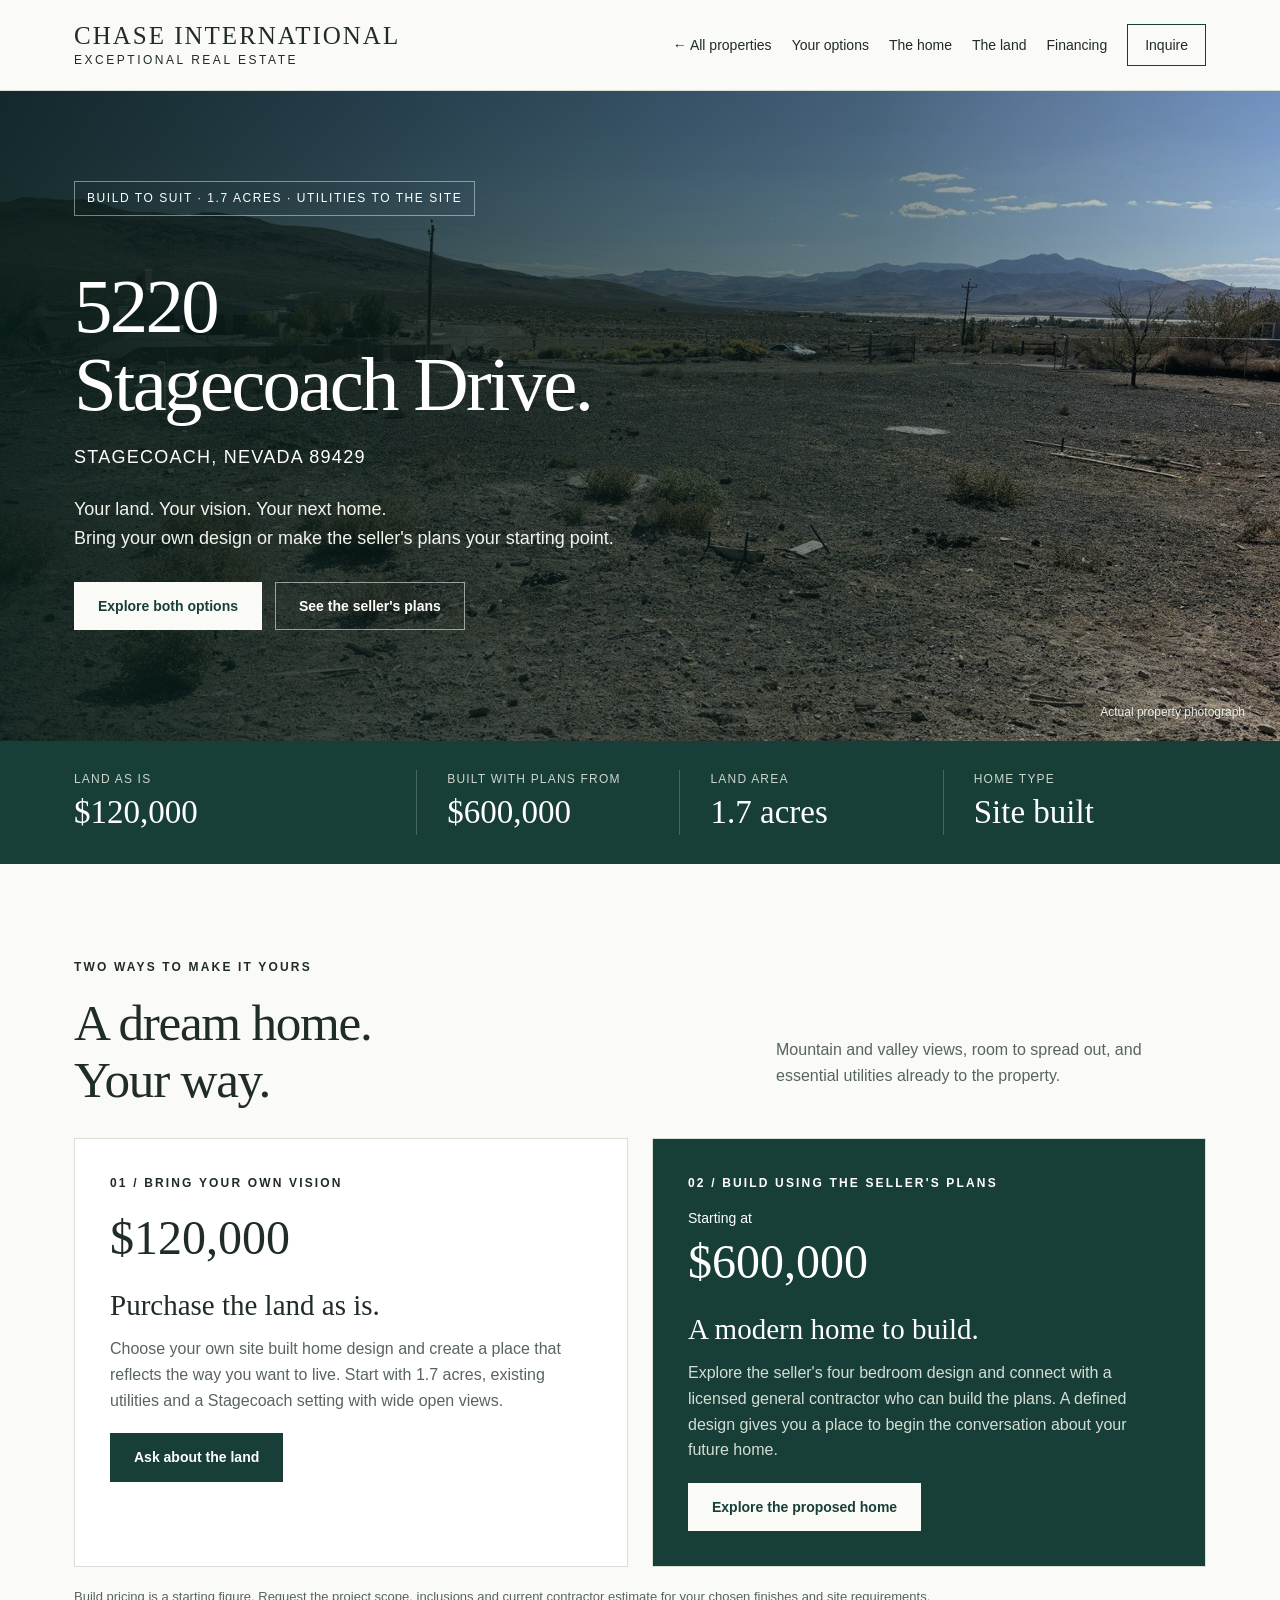
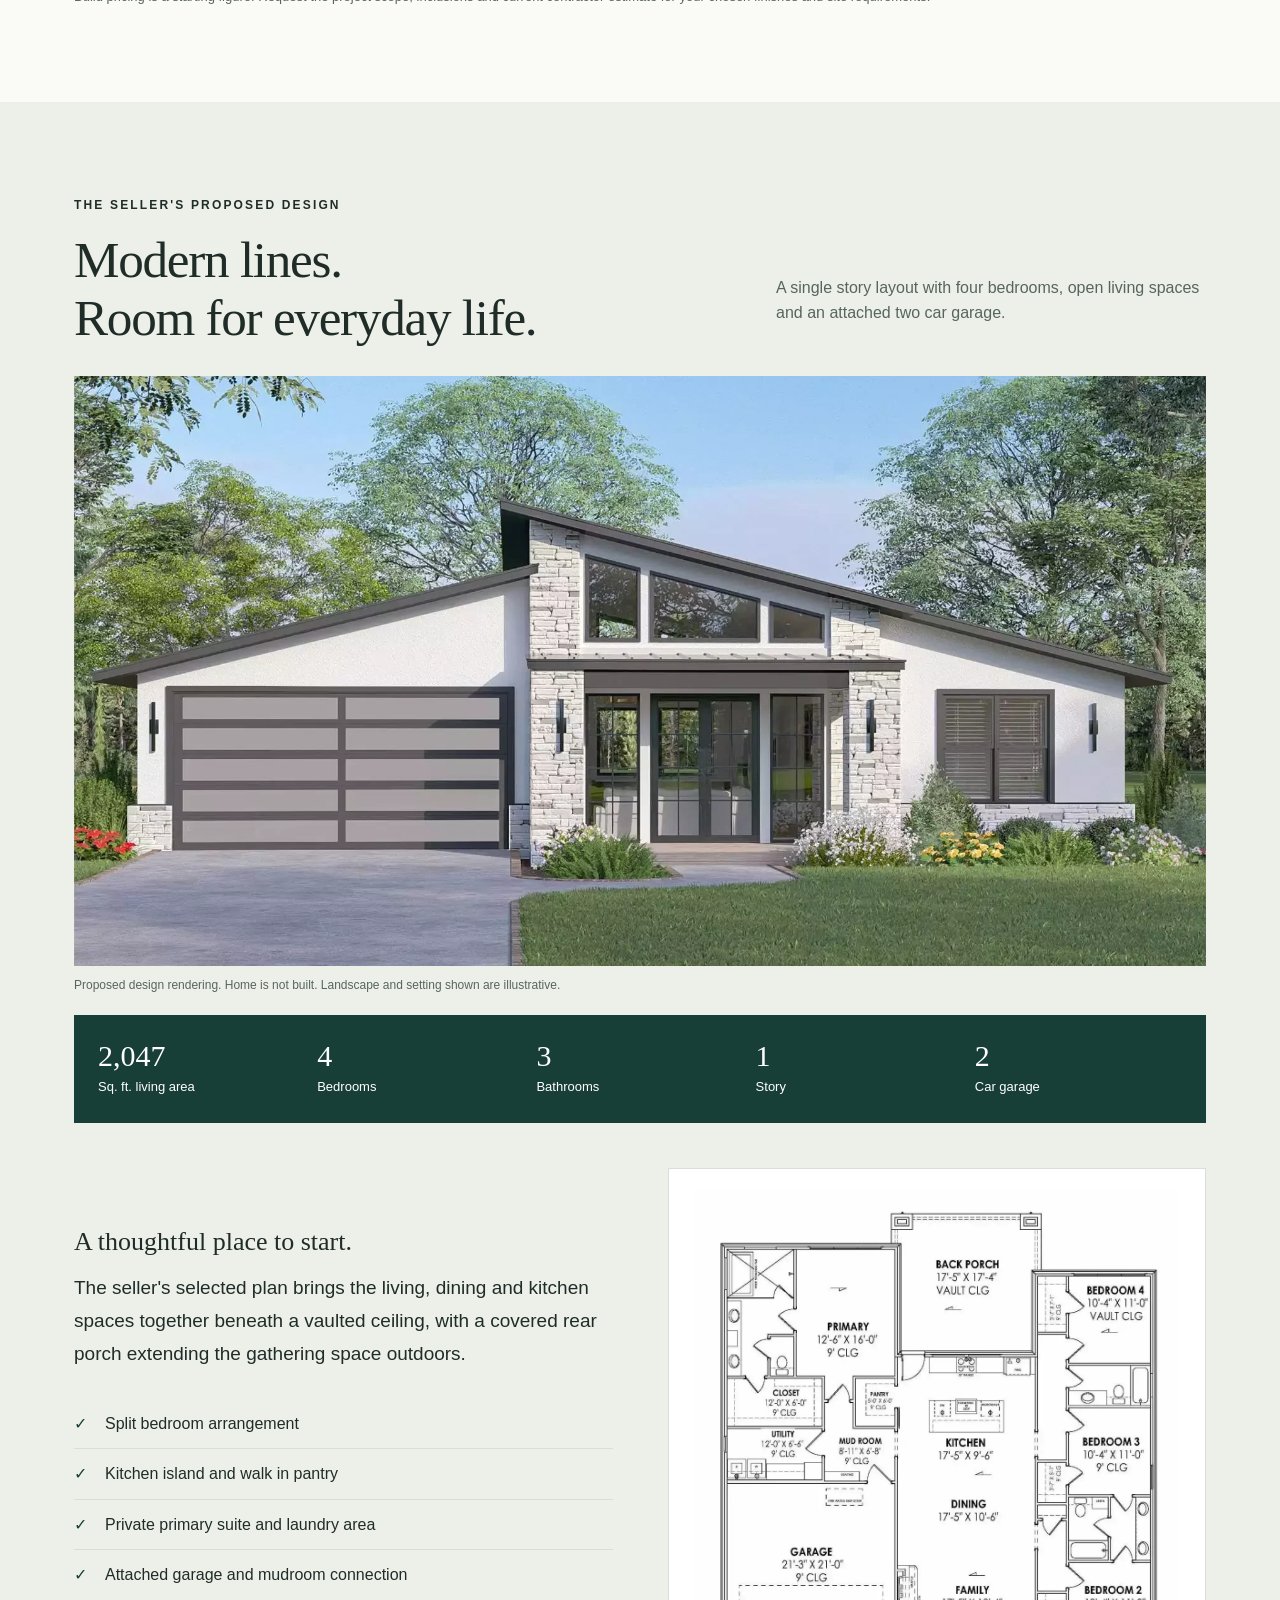
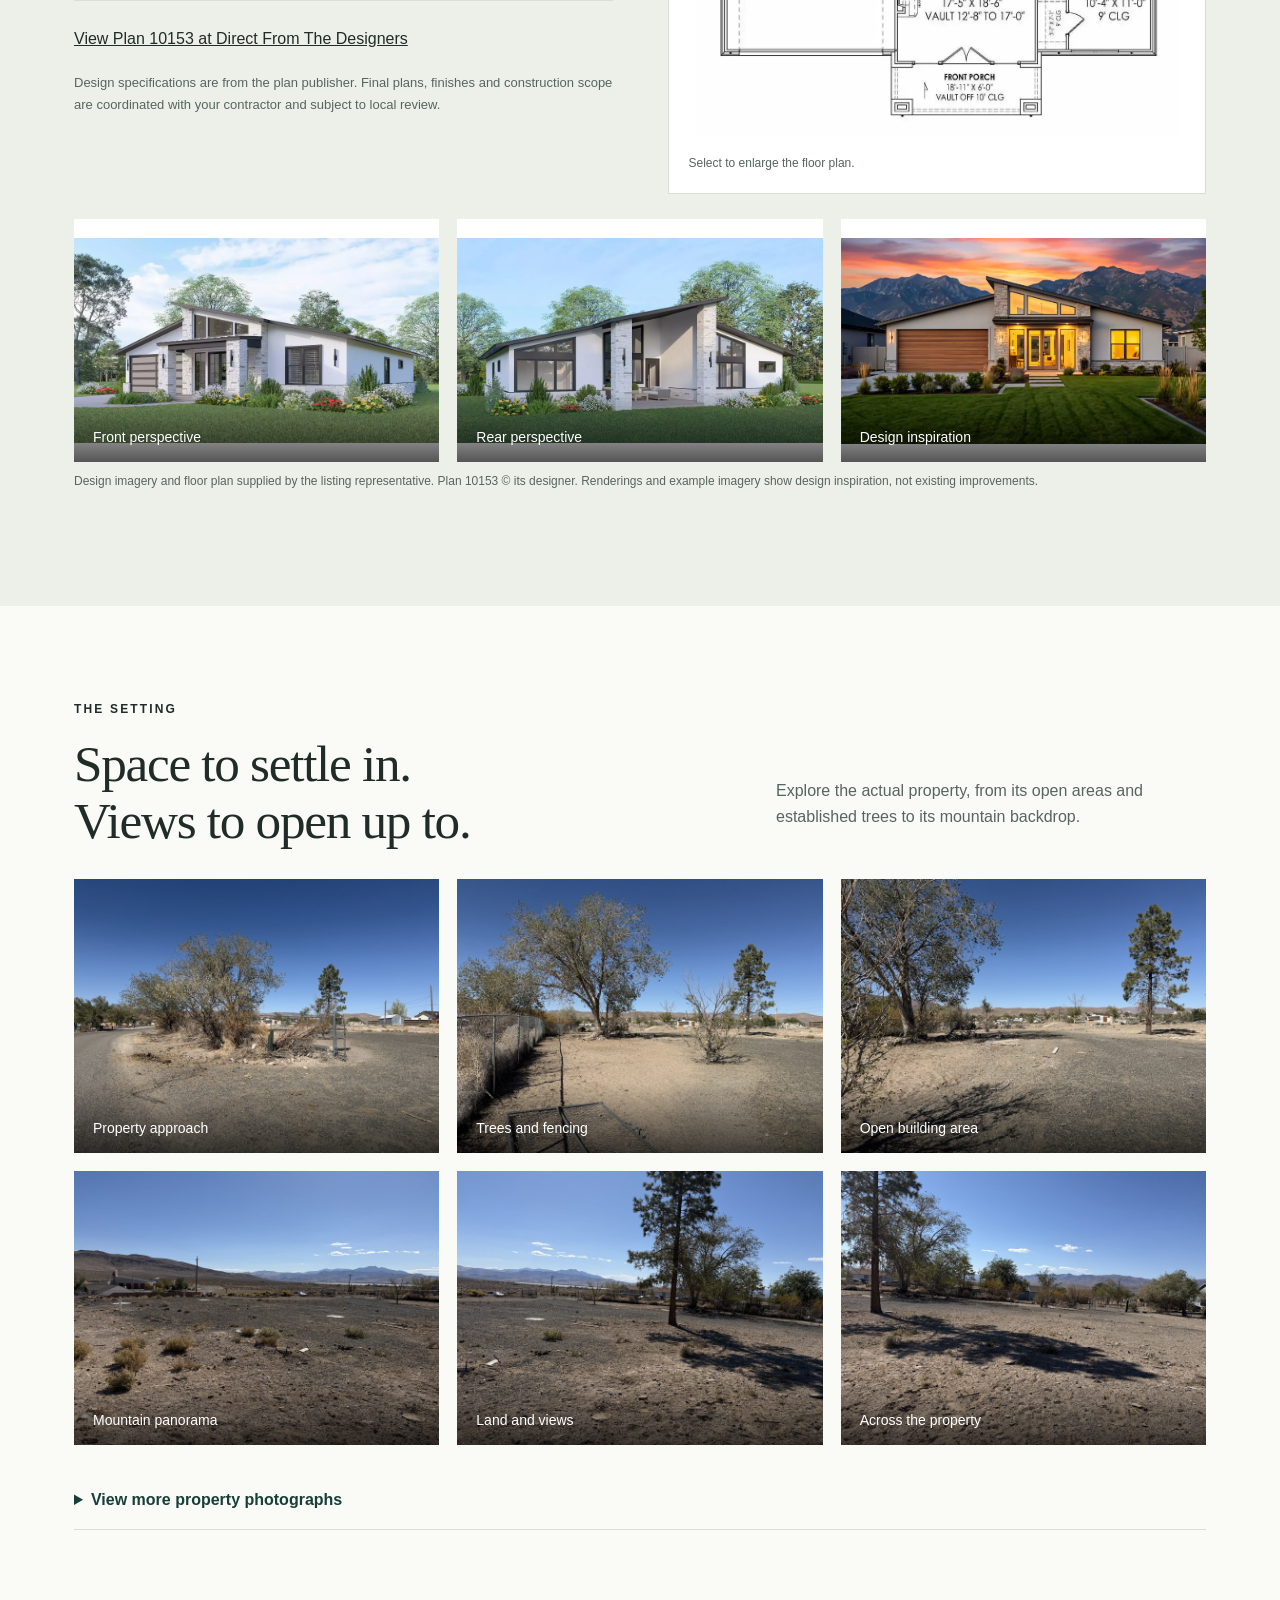
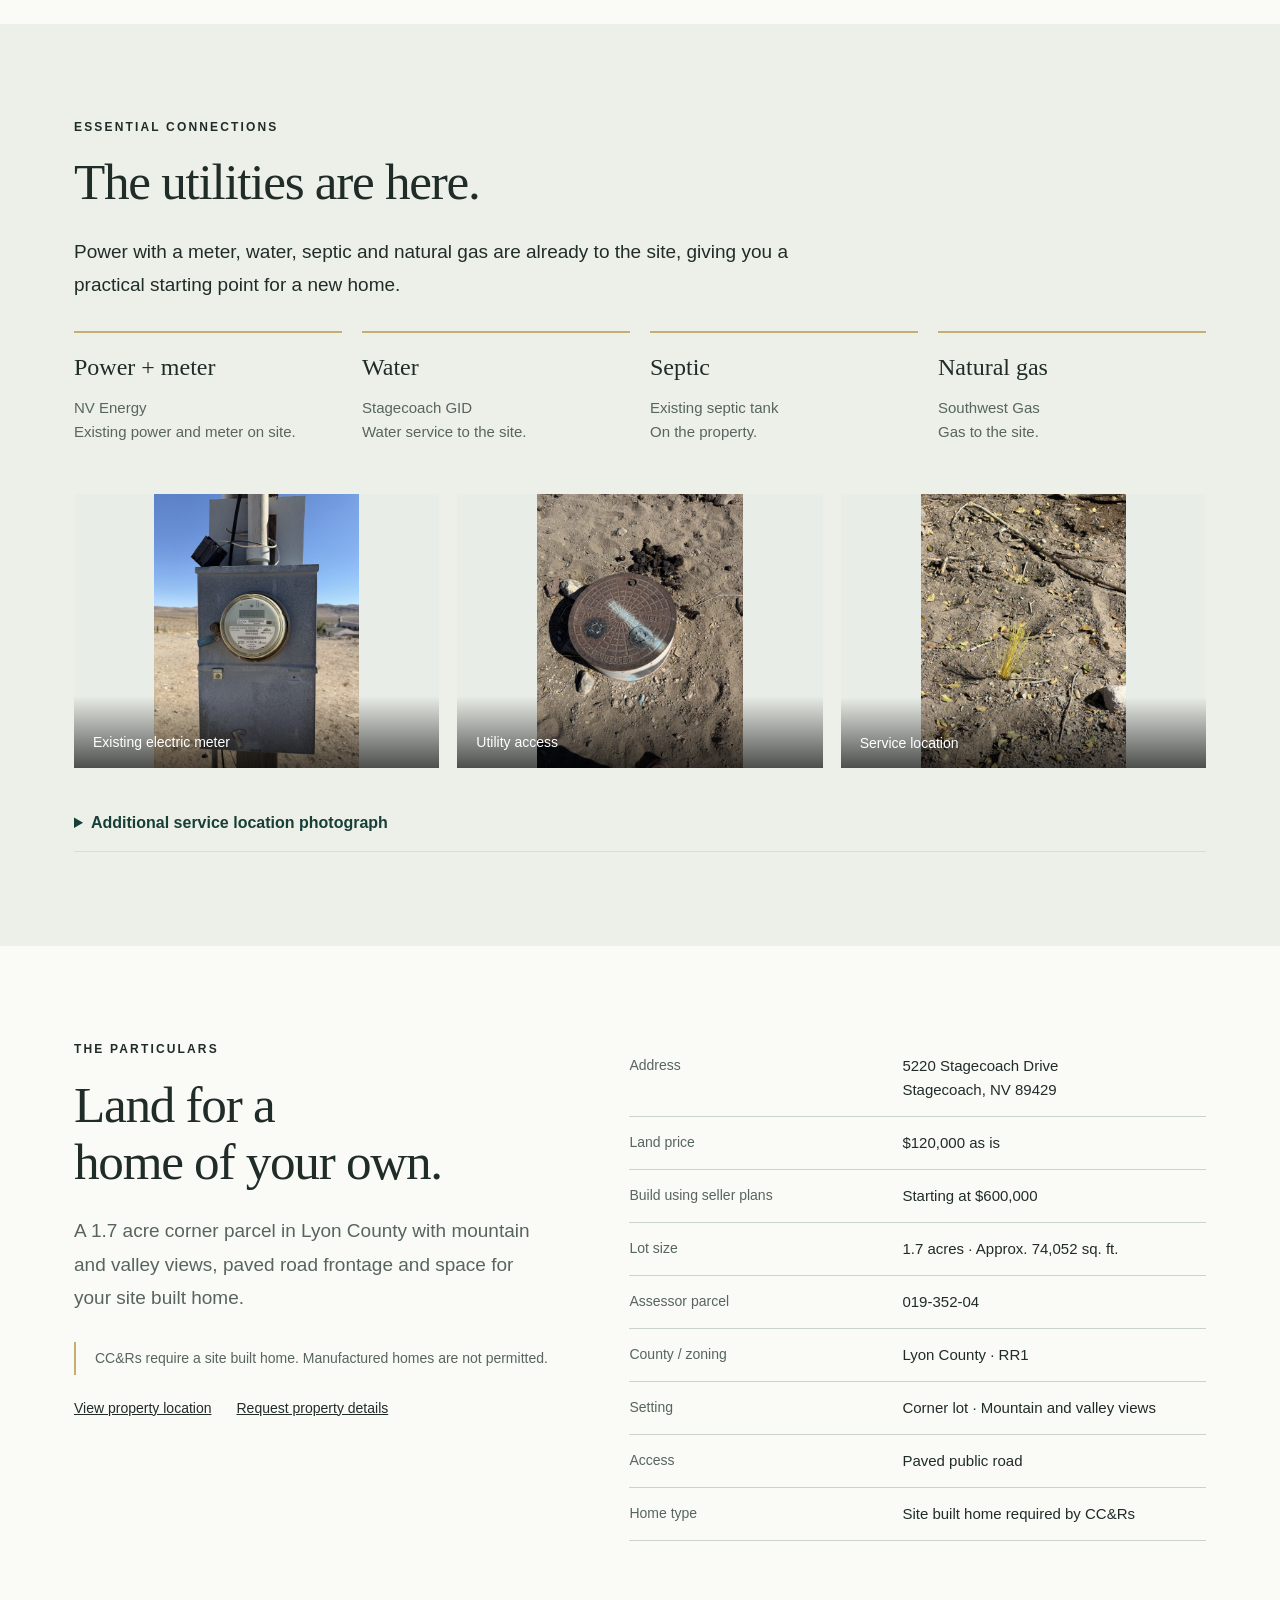
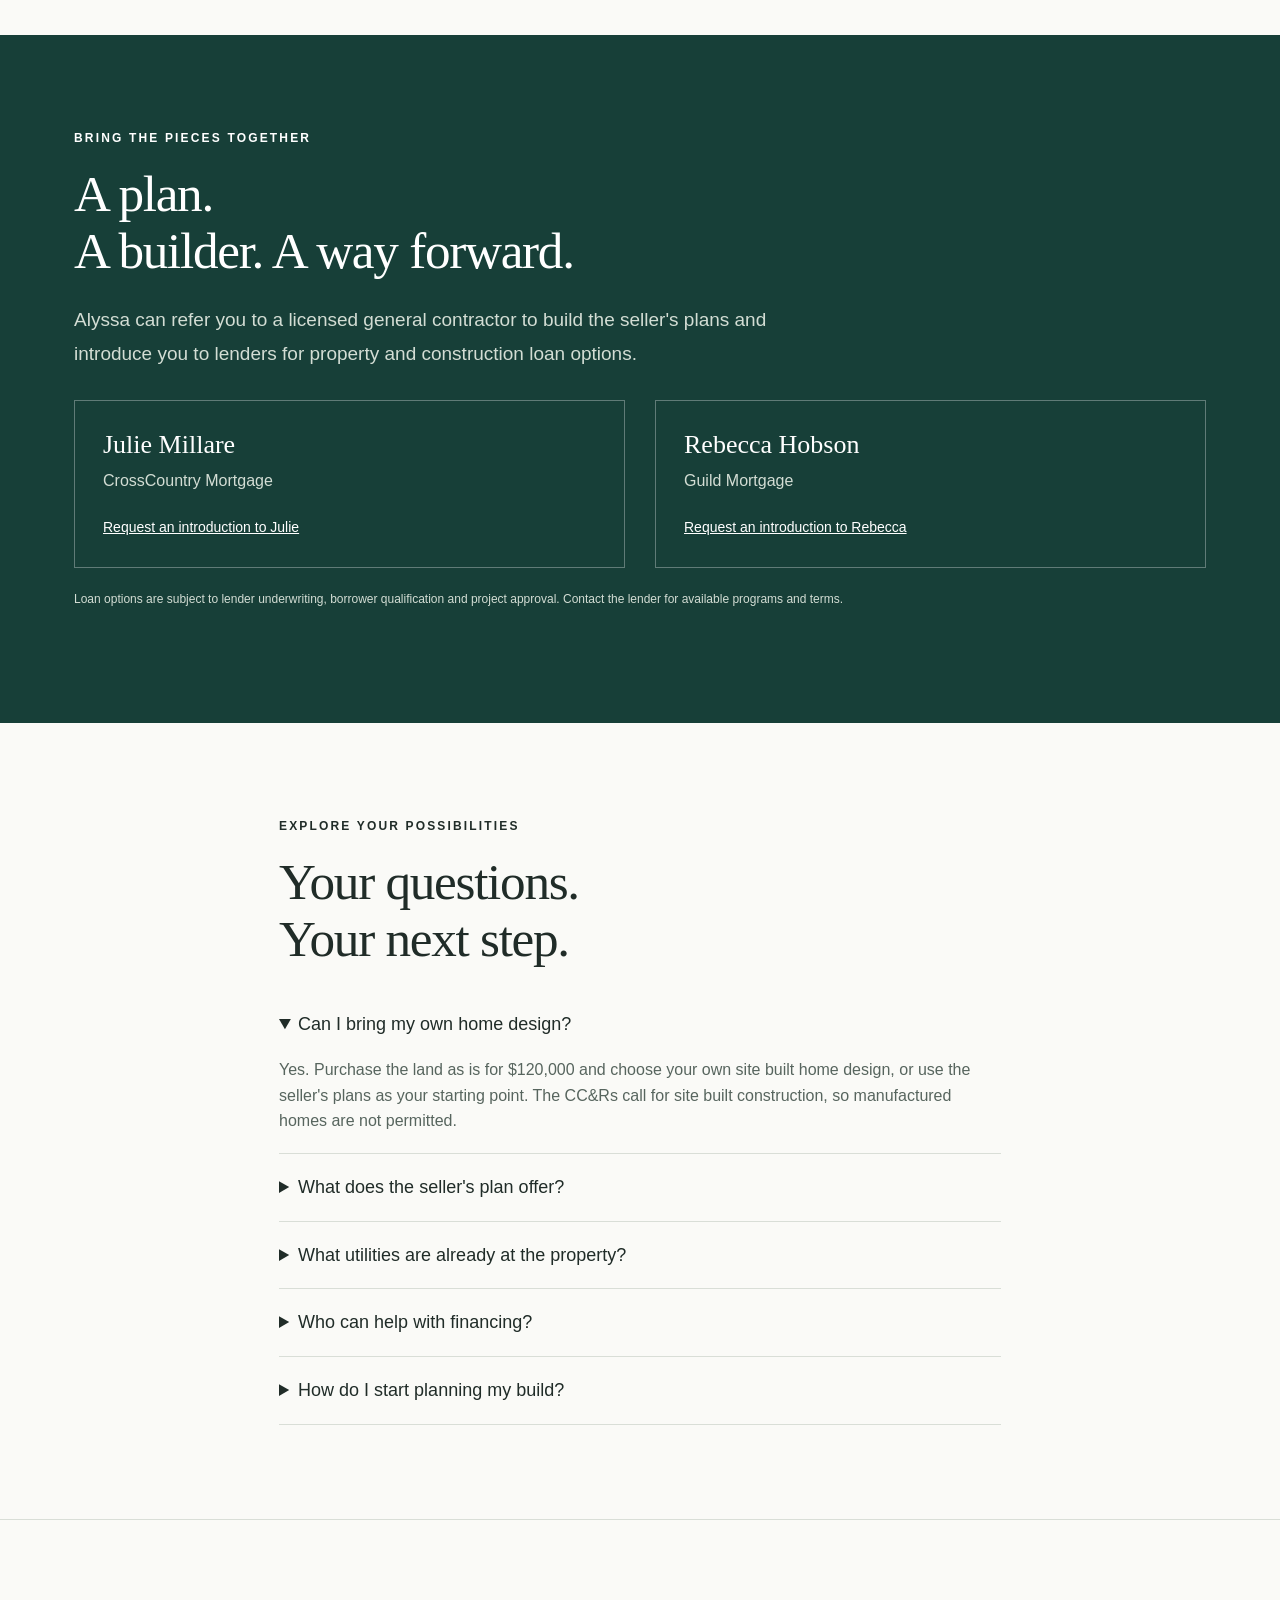
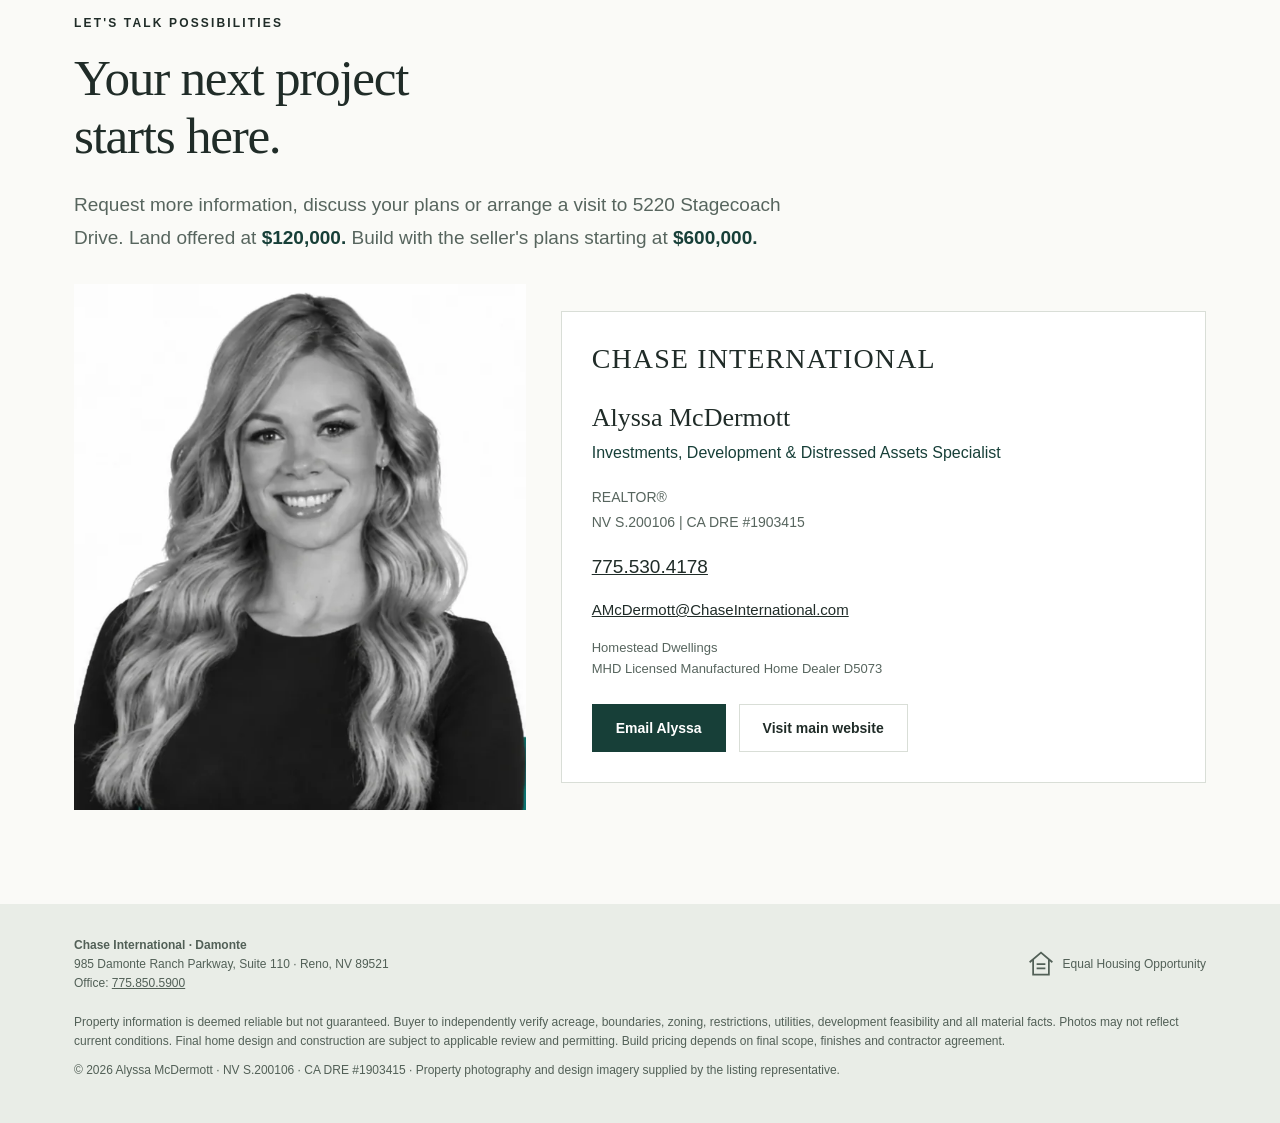
==== 5220-stagecoach.html @ 228cca57 "Add files via upload adding 5220 stagecoach" ====
<!doctype html>
<html lang="en">
<head>
<meta charset="utf-8"><meta name="viewport" content="width=device-width,initial-scale=1">
<title>5220 Stagecoach Drive | Build to Suit | Land $120,000</title>
<meta name="description" content="Build your dream home on 1.7 acres at 5220 Stagecoach Drive, Nevada. Land offered at $120,000 as is. Build using seller plans starting at $600,000. Utilities to the site.">
<meta name="theme-color" content="#173f38">
<link rel="icon" type="image/svg+xml" href="data:image/svg+xml,%3Csvg xmlns='http://www.w3.org/2000/svg' viewBox='0 0 64 64'%3E%3Crect width='64' height='64' rx='12' fill='%23173f38'/%3E%3Ctext x='32' y='43' text-anchor='middle' font-family='Georgia' font-size='36' fill='white'%3ES%3C/text%3E%3C/svg%3E">
<style>
:root{--green:#173f38;--ink:#202c28;--muted:#57655e;--paper:#fafaf7;--line:#d9ded7;--gold:#c9ad70}*{box-sizing:border-box}html{scroll-behavior:smooth;scroll-padding-top:95px}body{margin:0;background:var(--paper);color:var(--ink);font-family:Arial,Helvetica,sans-serif;font-size:16px;line-height:1.6}a{color:inherit}button{font:inherit;cursor:pointer}a,button{-webkit-tap-highlight-color:transparent}a:focus-visible,button:focus-visible,summary:focus-visible{outline:3px solid #ad7c25;outline-offset:5px}.skip{position:fixed;left:20px;top:-100px;z-index:20;background:white;padding:14px}.skip:focus{top:10px}.wrap{max-width:1260px;margin:auto;padding:0 64px}.top{position:sticky;top:0;z-index:5;background:rgba(250,250,247,.97);border-bottom:1px solid var(--line)}.nav{display:flex;align-items:center;justify-content:space-between;min-height:90px;gap:20px}.brand{text-decoration:none;line-height:1.1}.brand strong{font:25px Georgia,serif;letter-spacing:.08em;display:block}.brand span{font-size:12px;letter-spacing:.21em;text-transform:uppercase}.navlinks{display:flex;align-items:center;gap:28px;font-size:14px}.navlinks a{text-decoration:none}.navlinks a:hover{text-decoration:underline}.navlinks .navcontact{border:1px solid var(--green);padding:9px 17px}.eyebrow{font-size:12px;letter-spacing:.18em;text-transform:uppercase;font-weight:700}.hero{position:relative;background:var(--green);color:white;overflow:hidden}.hero-photo{position:absolute;inset:0;width:100%;height:100%;object-fit:cover;object-position:50% 57%}.hero:after{content:"";position:absolute;inset:0;background:linear-gradient(90deg,rgba(9,29,26,.86),rgba(9,29,26,.43) 62%,rgba(9,29,26,.12))}.hero-content{position:relative;z-index:1;padding-top:90px;padding-bottom:86px;min-height:620px}.hero .eyebrow{color:#e6ddc6}.hero h1{font:clamp(3.3rem,6.2vw,6rem)/1.01 Georgia,serif;letter-spacing:-.035em;margin:27px 0 20px;max-width:800px}.hero h1 span{display:block}.hero .location{font-size:18px;letter-spacing:.07em}.hero .intro{font-size:18px;max-width:410px;margin:23px 0 29px;color:#f1f4ec}.actions{display:flex;gap:13px;flex-wrap:wrap}.btn{display:inline-flex;justify-content:center;align-items:center;min-height:48px;text-decoration:none;padding:12px 23px;border:1px solid transparent;font-size:14px;font-weight:600;transition:background .15s}.btn.light{background:var(--paper);color:var(--green)}.btn.light:hover{background:#e1e8db}.btn.outline{border-color:#ffffff8a;color:white;background:transparent}.btn.outline:hover{background:#ffffff15}.btn.green{color:white;background:var(--green)}.btn.green:hover{background:#25574d}.photo-note{position:absolute;right:35px;bottom:19px;font-size:12px;color:#e8ece5;z-index:1}.facts{background:var(--green);color:white}.factgrid{display:grid;grid-template-columns:1.3fr 1fr 1fr 1fr;padding-top:29px;padding-bottom:29px}.fact{padding:0 30px;border-left:1px solid #ffffff35}.fact:first-child{padding-left:0;border:0}.fact small{font-size:12px;letter-spacing:.1em;text-transform:uppercase;color:#cbd5cd;display:block}.fact strong{font:33px/1.4 Georgia,serif}.section{padding-top:94px;padding-bottom:94px}h2{font:clamp(2.3rem,4vw,3.4rem)/1.12 Georgia,serif;letter-spacing:-.025em;margin:16px 0 24px}h3{font:26px/1.2 Georgia,serif;margin:0 0 14px}p{margin:0 0 20px}.split{display:grid;grid-template-columns:1fr 1fr;gap:80px}.lede{font-size:19px;line-height:1.75}.muted{color:var(--muted)}.checks{padding:0;margin:28px 0 0;list-style:none}.checks li{padding:12px 0;border-bottom:1px solid var(--line);display:flex;gap:18px}.checks li:before{content:'✓';color:var(--green)}.sideimage{width:100%;aspect-ratio:4/4.3;object-fit:cover;display:block}.caption{font-size:12px;color:var(--muted);margin-top:10px}.gallerysection{border-top:1px solid var(--line)}.sectionhead{display:flex;justify-content:space-between;gap:30px;align-items:end;margin-bottom:30px}.sectionhead h2{margin-bottom:0}.gallery{display:grid;grid-template-columns:1.6fr 1fr;gap:18px}.shot{padding:0;border:0;background:var(--green);position:relative;display:block;width:100%;overflow:hidden;text-align:left}.shot img{width:100%;height:100%;object-fit:cover;display:block;transition:transform .35s}.shot:hover img{transform:scale(1.025)}.gallery .shot:first-child{grid-row:span 2;min-height:420px}.gallery .shot:not(:first-child){height:201px}.shot span{position:absolute;bottom:0;left:0;right:0;padding:35px 19px 14px;color:white;background:linear-gradient(transparent,#000a);font-size:14px}.gallery .map img{object-fit:contain;background:#edf0e9}.parcel{background:#edf0e9}.parcelgrid{display:grid;grid-template-columns:1fr 1.2fr;gap:75px}.detail{display:grid;grid-template-columns:1fr 1.2fr;padding:14px 0;border-bottom:1px solid #cbd4c9;gap:20px}.detail dt{color:var(--muted);font-size:14px}.detail dd{margin:0;font-size:15px}.detail dd strong{font-weight:600}.note{border-left:2px solid var(--gold);padding:4px 0 4px 19px;font-size:14px;line-height:1.75;color:var(--muted);margin-top:28px}.parcel-links{display:flex;gap:25px;flex-wrap:wrap;margin-top:22px;font-size:14px}.regional{background:var(--green);color:white}.regional .muted{color:#d3ddd4}.region-top{max-width:660px}.stats{display:grid;grid-template-columns:repeat(3,1fr);gap:35px;margin:42px 0}.stat{border-top:1px solid #ffffff50;padding-top:20px}.stat b{display:block;font:clamp(2.5rem,4vw,3.9rem)/1.2 Georgia,serif;margin-bottom:8px}.stat span{display:block;font-size:15px}.stat small{font-size:12px;color:#d3ddd4}.regionlinks{font-size:12px;color:#d3ddd4}.places{display:grid;grid-template-columns:1fr 1fr;gap:40px;margin-top:45px;padding-top:35px;border-top:1px solid #ffffff40}.places h3{font-size:24px}.places p{font-size:15px;color:#d3ddd4}.places a{font-size:14px}.faq{max-width:850px}.faq details{border-bottom:1px solid var(--line);padding:19px 0}.faq summary{cursor:pointer;font-size:18px;font-weight:500;padding-right:12px}.faq details p{color:var(--muted);padding:18px 25px 0 0;margin:0}.contact{border-top:1px solid var(--line)}.contactgrid{display:grid;grid-template-columns:1.15fr 1fr;gap:65px;align-items:center}.contactcard{padding:37px;border:1px solid var(--line);background:white}.broker{font:30px/1.2 Georgia,serif;letter-spacing:.04em;margin-bottom:26px}.contactcard h3{font-size:26px;margin-bottom:7px}.license{font-size:14px;color:var(--muted)}.contactline{display:block;font-size:19px;margin:16px 0;overflow-wrap:anywhere}.email{font-size:15px}.contactcard .actions{margin-top:24px}.footer{padding:32px 0;background:#e9ede7;font-size:12px;color:#526057}.footer-top{display:flex;justify-content:space-between;gap:20px;margin-bottom:20px}.footer p{margin:10px 0}.equal{display:flex;align-items:center;gap:8px}.equal svg{width:28px;height:28px}.mobilebar{display:none}dialog{padding:0;border:0;background:#152b27;color:white;max-width:94vw;width:1100px;max-height:95vh}dialog::backdrop{background:#071714e8}.modalhead{display:flex;justify-content:space-between;align-items:center;gap:20px;padding:14px 20px}.modalhead button{background:transparent;border:1px solid #a4b2a8;color:white;padding:7px 16px}.modalimg{display:block;width:100%;max-height:72vh;object-fit:contain}.modalcaption{padding:16px 20px;font-size:14px;margin:0}@media(min-width:1600px){.hero-content{min-height:700px;padding-top:115px}}@media(max-width:900px){.wrap{padding-left:30px;padding-right:30px}.navlinks{gap:18px}.split,.parcelgrid,.contactgrid{gap:35px}.section{padding-top:65px;padding-bottom:65px}.fact{padding:0 20px}.fact strong{font-size:27px}.hero-content{min-height:600px}.gallery .shot:first-child{min-height:370px}.gallery .shot:not(:first-child){height:176px}.contactcard{padding:26px}}@media(max-width:650px){.wrap{padding-left:23px;padding-right:23px}.nav{min-height:76px}.brand strong{font-size:17px;letter-spacing:.04em}.brand span{font-size:10px}.navlinks a:not(.navcontact){display:none}.navlinks .navcontact{font-size:12px;padding:8px 12px}.hero-content{min-height:575px;padding-top:60px;padding-bottom:65px}.hero h1{font-size:3.8rem}.hero .location{font-size:14px}.hero .intro{font-size:17px}.hero:after{background:linear-gradient(90deg,#091d1add,#091d1a55)}.photo-note{right:23px;font-size:11px}.factgrid{grid-template-columns:1fr 1fr;row-gap:23px}.fact:nth-child(3){padding-left:0;border-left:0}.fact strong{font-size:30px}.fact small{font-size:11px}.split,.parcelgrid,.contactgrid{grid-template-columns:1fr;gap:32px}.sideimage{aspect-ratio:4/3}.section{padding-top:54px;padding-bottom:54px}.sectionhead{align-items:start;flex-direction:column;gap:15px}.gallery{grid-template-columns:1fr 1fr;gap:10px}.gallery .shot:first-child{grid-row:auto;grid-column:span 2;min-height:270px}.gallery .shot:not(:first-child){height:160px}.shot span{font-size:12px;padding:25px 10px 9px}.stats{grid-template-columns:1fr;gap:26px}.stat b{font-size:3rem}.places{grid-template-columns:1fr;gap:24px}.footer{padding-bottom:95px}.footer-top{flex-direction:column}.mobilebar{display:flex;position:fixed;bottom:0;left:0;right:0;z-index:4;background:var(--paper);padding:12px 20px;border-top:1px solid var(--line);justify-content:space-between;align-items:center;gap:15px}.mobilebar strong{font:25px Georgia,serif}.mobilebar .btn{min-height:42px;padding:8px 20px}.contactline{font-size:18px}.email{font-size:14px}.detail{grid-template-columns:.85fr 1.15fr;gap:15px}.lede{font-size:18px}}@media(prefers-reduced-motion:reduce){html{scroll-behavior:auto}*{transition:none!important}}@media print{.top,.mobilebar,.actions,dialog{display:none}.hero-content{min-height:300px;padding:30px}.section{padding-top:30px;padding-bottom:30px}.hero,.regional,.facts{print-color-adjust:exact}.wrap{padding-left:25px;padding-right:25px}a{text-decoration:none}}

.utility-section{border-top:1px solid var(--line)}.utility-intro{max-width:650px}.utility-grid{display:grid;grid-template-columns:repeat(4,minmax(0,1fr));gap:18px;margin-top:32px}.utility-grid figure{margin:0}.utility-grid .shot{aspect-ratio:3/4;background:#e9ede7}.utility-grid .shot img{object-fit:cover;image-orientation:from-image}.utility-grid figcaption{padding-top:13px;font-size:14px;color:var(--muted);line-height:1.5}.utility-grid figcaption strong{display:block;color:var(--ink);font-weight:600;margin-bottom:4px}.agent-profile{display:grid;grid-template-columns:minmax(190px,.7fr) minmax(0,1fr);gap:35px;align-items:center;margin-top:30px}.agent-portrait{width:100%;aspect-ratio:640/744;object-fit:cover;object-position:left center;display:block;background:white}.agent-specialty{font-size:16px;color:var(--green);margin-bottom:20px}.agent-profile .contactcard{padding:30px}.agent-profile .broker{font-size:28px}.agent-profile .license{line-height:1.8}.agent-profile .dealer{font-size:13px;margin:15px 0 0;color:var(--muted)}.contact-intro{max-width:740px}.signature-brand{display:block;width:min(100%,310px);aspect-ratio:720/365;object-fit:cover;object-position:100% 32%;margin-bottom:20px}
@media(max-width:900px){.utility-grid{grid-template-columns:repeat(2,minmax(0,1fr))}.agent-profile{gap:24px}.agent-profile .contactcard{padding:23px}}@media(max-width:650px){.utility-grid{gap:20px 12px}.utility-grid figcaption{font-size:13px}.agent-profile{grid-template-columns:1fr;gap:0}.agent-portrait{max-width:340px;margin:auto}.agent-profile .contactcard{border-top:0}.agent-profile .broker{font-size:27px}}

.hero-photo{object-position:center 55%}.hero-content{min-height:650px}.hero h1{font-size:clamp(3.1rem,6vw,5.7rem)}.hero .intro{max-width:550px}.pricechoices{display:grid;grid-template-columns:1fr 1fr;gap:24px}.pricecard{border:1px solid var(--line);padding:35px;background:white}.pricecard.featured{background:var(--green);color:white}.pricecard .price{font:48px/1.15 Georgia,serif;margin:17px 0 22px}.pricecard.featured .muted{color:#d3ddd4}.pricecard h3{font-size:29px}.pricecard .eyebrow{font-size:12px}.pricing-note{font-size:13px;color:var(--muted);margin:20px 0 0}.plan-section{background:#edf0e9}.planhero{width:100%;max-height:590px;object-fit:cover;display:block}.planfacts{display:grid;grid-template-columns:repeat(5,1fr);gap:12px;background:var(--green);color:white;padding:24px}.planfacts b{font:30px Georgia,serif;display:block}.planfacts span{font-size:13px}.plan-layout{display:grid;grid-template-columns:1fr 1fr;gap:55px;align-items:center;margin-top:45px}.floorplan{background:white;border:1px solid var(--line);padding:20px}.floorplan img{width:100%;max-height:620px;object-fit:contain;display:block}.floorplan button{border:0;background:transparent;width:100%}.plan-views,.land-grid{display:grid;grid-template-columns:repeat(3,minmax(0,1fr));gap:18px;margin-top:25px}.plan-views .shot{aspect-ratio:3/2}.land-grid .shot{aspect-ratio:4/3}.plan-views img{object-fit:contain;background:white}.gallery-more{margin-top:26px}.gallery-more summary{cursor:pointer;font-weight:600;color:var(--green);padding:16px 0;border-bottom:1px solid var(--line)}.infrastructure{display:grid;grid-template-columns:repeat(4,minmax(0,1fr));gap:20px;margin:30px 0}.infra{border-top:2px solid var(--gold);padding-top:20px}.infra h3{font-size:24px}.infra p{font-size:15px;color:var(--muted)}.utility-photos{display:grid;grid-template-columns:repeat(3,minmax(0,1fr));gap:18px}.utility-photos .shot{aspect-ratio:4/3}.utility-photos img{object-fit:contain;background:#e9ede7}.lenders{display:grid;grid-template-columns:1fr 1fr;gap:30px;margin-top:30px}.lender{border:1px solid #ffffff50;padding:28px}.lender h3{margin-bottom:8px}.lender p{color:#d3ddd4}.lender a{font-size:14px}.navlinks{gap:20px}.disclosure{font-size:13px;color:var(--muted);line-height:1.7}.sectionhead .muted{max-width:430px}.hero-label{font-size:12px;letter-spacing:.13em;text-transform:uppercase;border:1px solid #ffffff70;padding:7px 12px;display:inline-block;margin-bottom:25px}.mobilebar strong{font-size:22px}.hero:after{background:linear-gradient(90deg,#091d1ae6,#091d1a80 68%,#091d1a22)}
@media(max-width:850px){.navlinks{gap:12px;font-size:13px}.infrastructure{grid-template-columns:1fr 1fr}.plan-layout{gap:30px}.pricecard{padding:25px}.pricecard .price{font-size:39px}.planfacts{gap:10px;padding:20px}.planfacts b{font-size:26px}}@media(max-width:650px){.hero-content{min-height:620px}.hero h1{font-size:3.55rem}.pricechoices,.plan-layout,.lenders{grid-template-columns:1fr}.planfacts{grid-template-columns:repeat(3,1fr);row-gap:20px}.plan-views,.land-grid{grid-template-columns:1fr 1fr;gap:12px}.plan-views .shot:last-child{grid-column:span 2}.utility-photos{gap:10px;grid-template-columns:1fr 1fr}.utility-photos .shot:first-child{grid-column:span 2}.pricecard .price{font-size:44px}.planhero{min-height:220px}.infrastructure{gap:20px}.infra h3{font-size:22px}.hero-label{font-size:11px}.navlinks a:not(.navcontact){display:none}}
</style>
</head>
<body><a class="skip" href="#options">Skip to property details</a><header class="top"><div class="wrap nav"><a class="brand" href="https://alyssamcdermott.chaseinternational.com/" aria-label="Chase International, Alyssa McDermott website"><strong>CHASE INTERNATIONAL</strong><span>Exceptional real estate</span></a><nav class="navlinks" aria-label="Main navigation"><a href="index.html#properties">← All properties</a><a href="#options">Your options</a><a href="#plans">The home</a><a href="#land">The land</a><a href="#financing">Financing</a><a class="navcontact" href="#contact">Inquire</a></nav></div></header><main>
<section class="hero"><img class="hero-photo" src="[data-uri]" alt="Actual Stagecoach property with open land and mountain views" fetchpriority="high"><div class="wrap hero-content"><div class="hero-label">Build to Suit · 1.7 acres · Utilities to the site</div><h1>5220<br>Stagecoach Drive.</h1><div class="location">STAGECOACH, NEVADA 89429</div><p class="intro">Your land. Your vision. Your next home.<br>Bring your own design or make the seller's plans your starting point.</p><div class="actions"><a class="btn light" href="#options">Explore both options</a><a class="btn outline" href="#plans">See the seller's plans</a></div></div><div class="photo-note">Actual property photograph</div></section>
<section class="facts" aria-label="Property at a glance"><div class="wrap factgrid"><div class="fact"><small>Land as is</small><strong>$120,000</strong></div><div class="fact"><small>Built with plans from</small><strong>$600,000</strong></div><div class="fact"><small>Land area</small><strong>1.7 acres</strong></div><div class="fact"><small>Home type</small><strong>Site built</strong></div></div></section>
<section id="options" class="section wrap"><div class="sectionhead"><div><div class="eyebrow">Two ways to make it yours</div><h2>A dream home.<br>Your way.</h2></div><p class="muted">Mountain and valley views, room to spread out, and essential utilities already to the property.</p></div><div class="pricechoices"><article class="pricecard"><div class="eyebrow">01 / Bring your own vision</div><div class="price">$120,000</div><h3>Purchase the land as is.</h3><p class="muted">Choose your own site built home design and create a place that reflects the way you want to live. Start with 1.7 acres, existing utilities and a Stagecoach setting with wide open views.</p><a class="btn green" href="#contact">Ask about the land</a></article><article class="pricecard featured"><div class="eyebrow">02 / Build using the seller's plans</div><div class="price"><small style="font:14px Arial;display:block;margin-bottom:8px">Starting at</small>$600,000</div><h3>A modern home to build.</h3><p class="muted">Explore the seller's four bedroom design and connect with a licensed general contractor who can build the plans. A defined design gives you a place to begin the conversation about your future home.</p><a class="btn light" href="#plans">Explore the proposed home</a></article></div><p class="pricing-note">Build pricing is a starting figure. Request the project scope, inclusions and current contractor estimate for your chosen finishes and site requirements.</p></section>
<section id="plans" class="plan-section"><div class="wrap section"><div class="sectionhead"><div><div class="eyebrow">The seller's proposed design</div><h2>Modern lines.<br>Room for everyday life.</h2></div><p class="muted">A single story layout with four bedrooms, open living spaces and an attached two car garage.</p></div><img class="planhero" src="[data-uri]" alt="Architectural rendering of the proposed modern home, not an existing structure on this property" loading="lazy"><p class="caption">Proposed design rendering. Home is not built. Landscape and setting shown are illustrative.</p><div class="planfacts"><div><b>2,047</b><span>Sq. ft. living area</span></div><div><b>4</b><span>Bedrooms</span></div><div><b>3</b><span>Bathrooms</span></div><div><b>1</b><span>Story</span></div><div><b>2</b><span>Car garage</span></div></div><div class="plan-layout"><div><h3>A thoughtful place to start.</h3><p class="lede">The seller's selected plan brings the living, dining and kitchen spaces together beneath a vaulted ceiling, with a covered rear porch extending the gathering space outdoors.</p><ul class="checks"><li>Split bedroom arrangement</li><li>Kitchen island and walk in pantry</li><li>Private primary suite and laundry area</li><li>Attached garage and mudroom connection</li></ul><p style="margin-top:25px"><a href="https://www.dfdhouseplans.com/plan/4-bedroom-modern-style-house-plan-10153/" target="_blank" rel="noopener">View Plan 10153 at Direct From The Designers</a></p><p class="disclosure">Design specifications are from the plan publisher. Final plans, finishes and construction scope are coordinated with your contractor and subject to local review.</p></div><figure class="floorplan" style="margin:0"><button data-photo="same" data-caption="Seller's selected floor plan, Direct From The Designers Plan 10153. Concept reference; not a construction drawing." aria-label="Enlarge floor plan"><img src="[data-uri]" alt="Floor plan for the seller's proposed four bedroom, three bathroom home" loading="lazy"></button><figcaption class="caption">Select to enlarge the floor plan.</figcaption></figure></div><div class="plan-views"><button class="shot" data-photo="same" data-caption="Proposed design inspiration supplied with the seller plans. Not a photograph of a completed home at 5220 Stagecoach Drive." aria-label="Enlarge front perspective"><img src="[data-uri]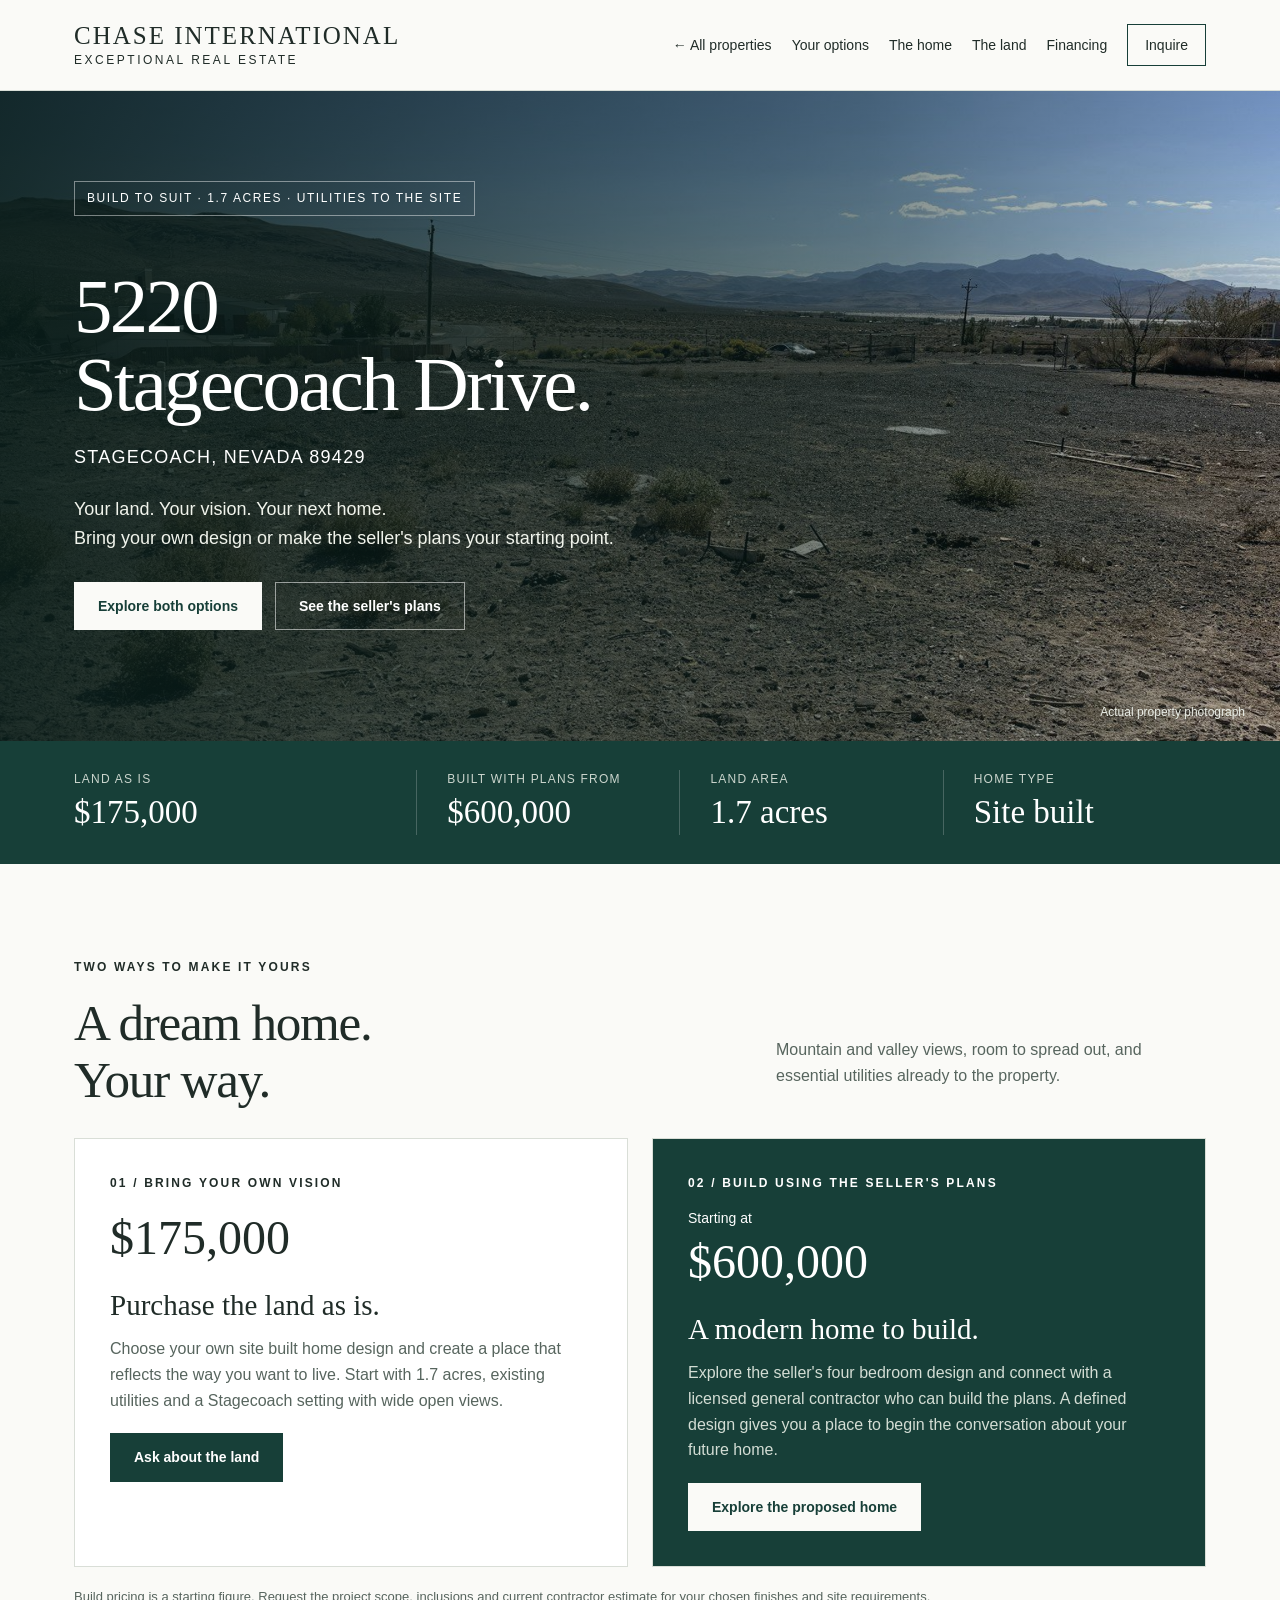
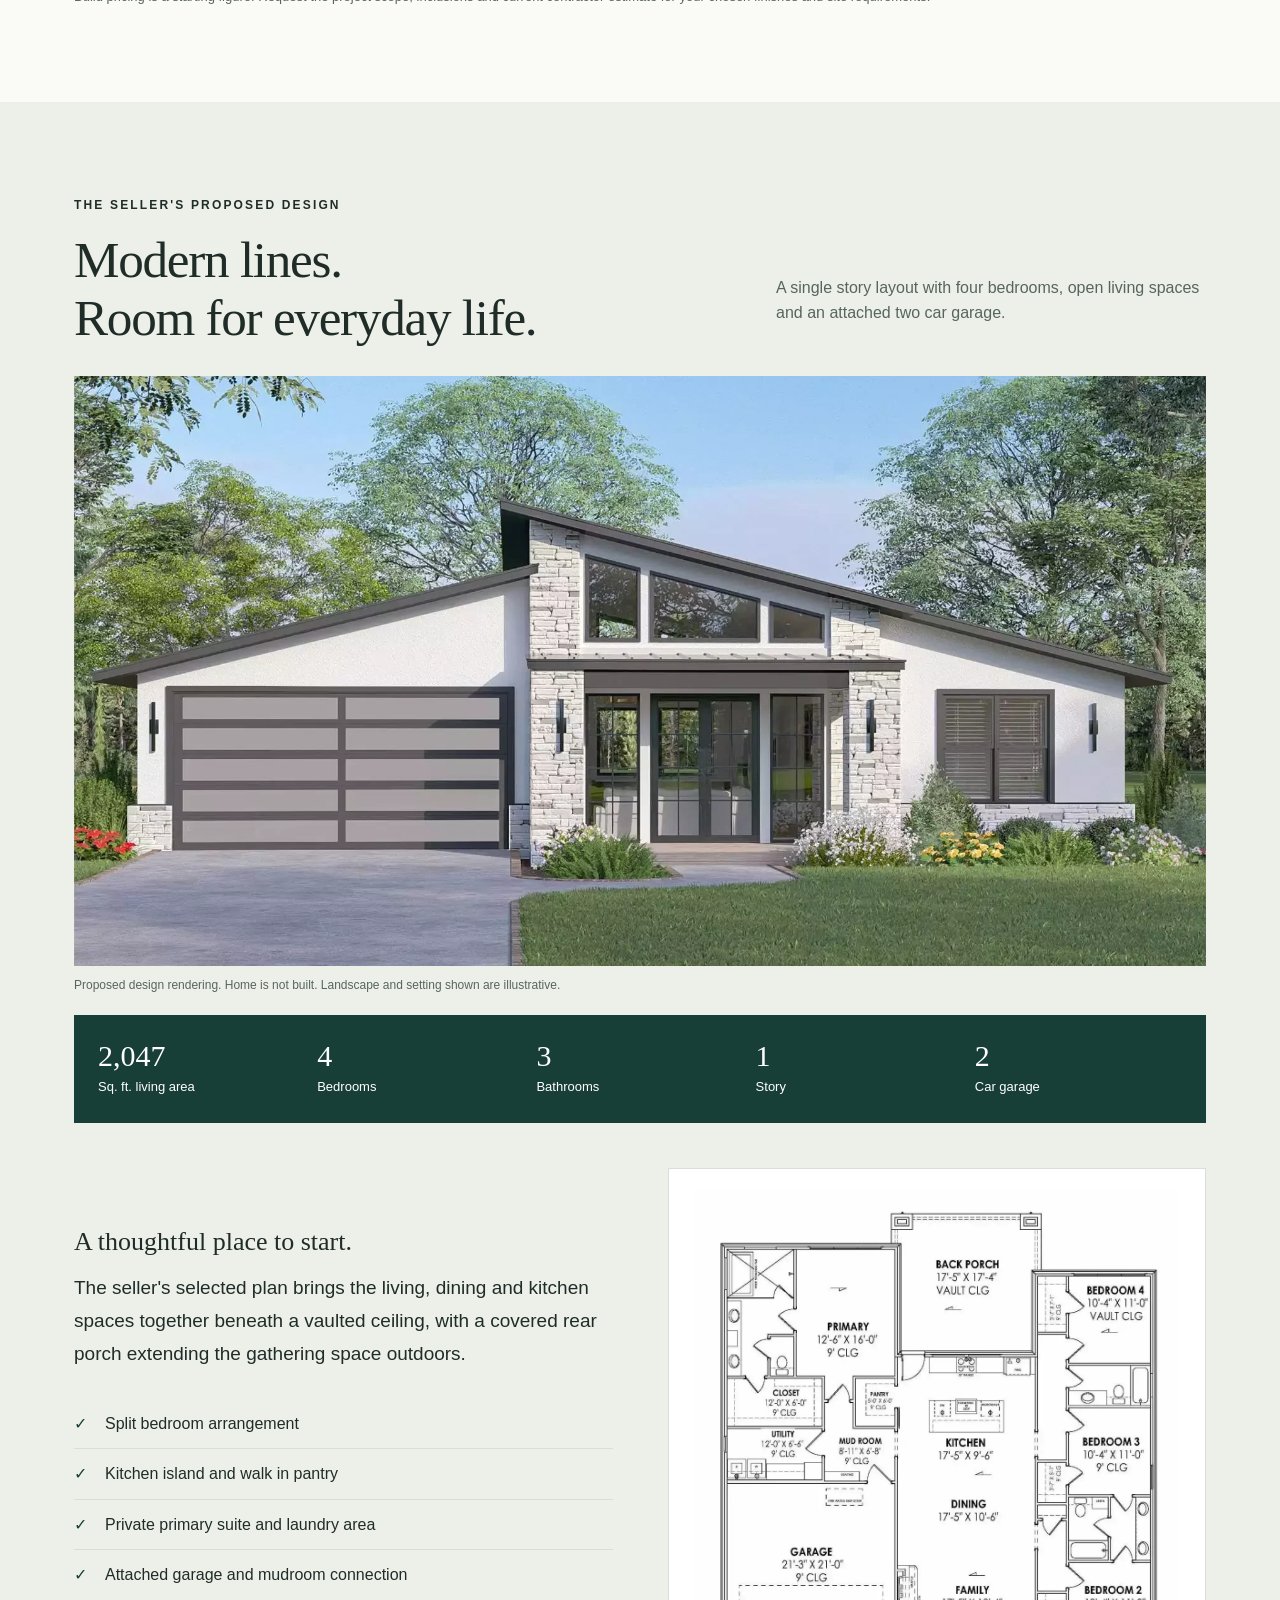
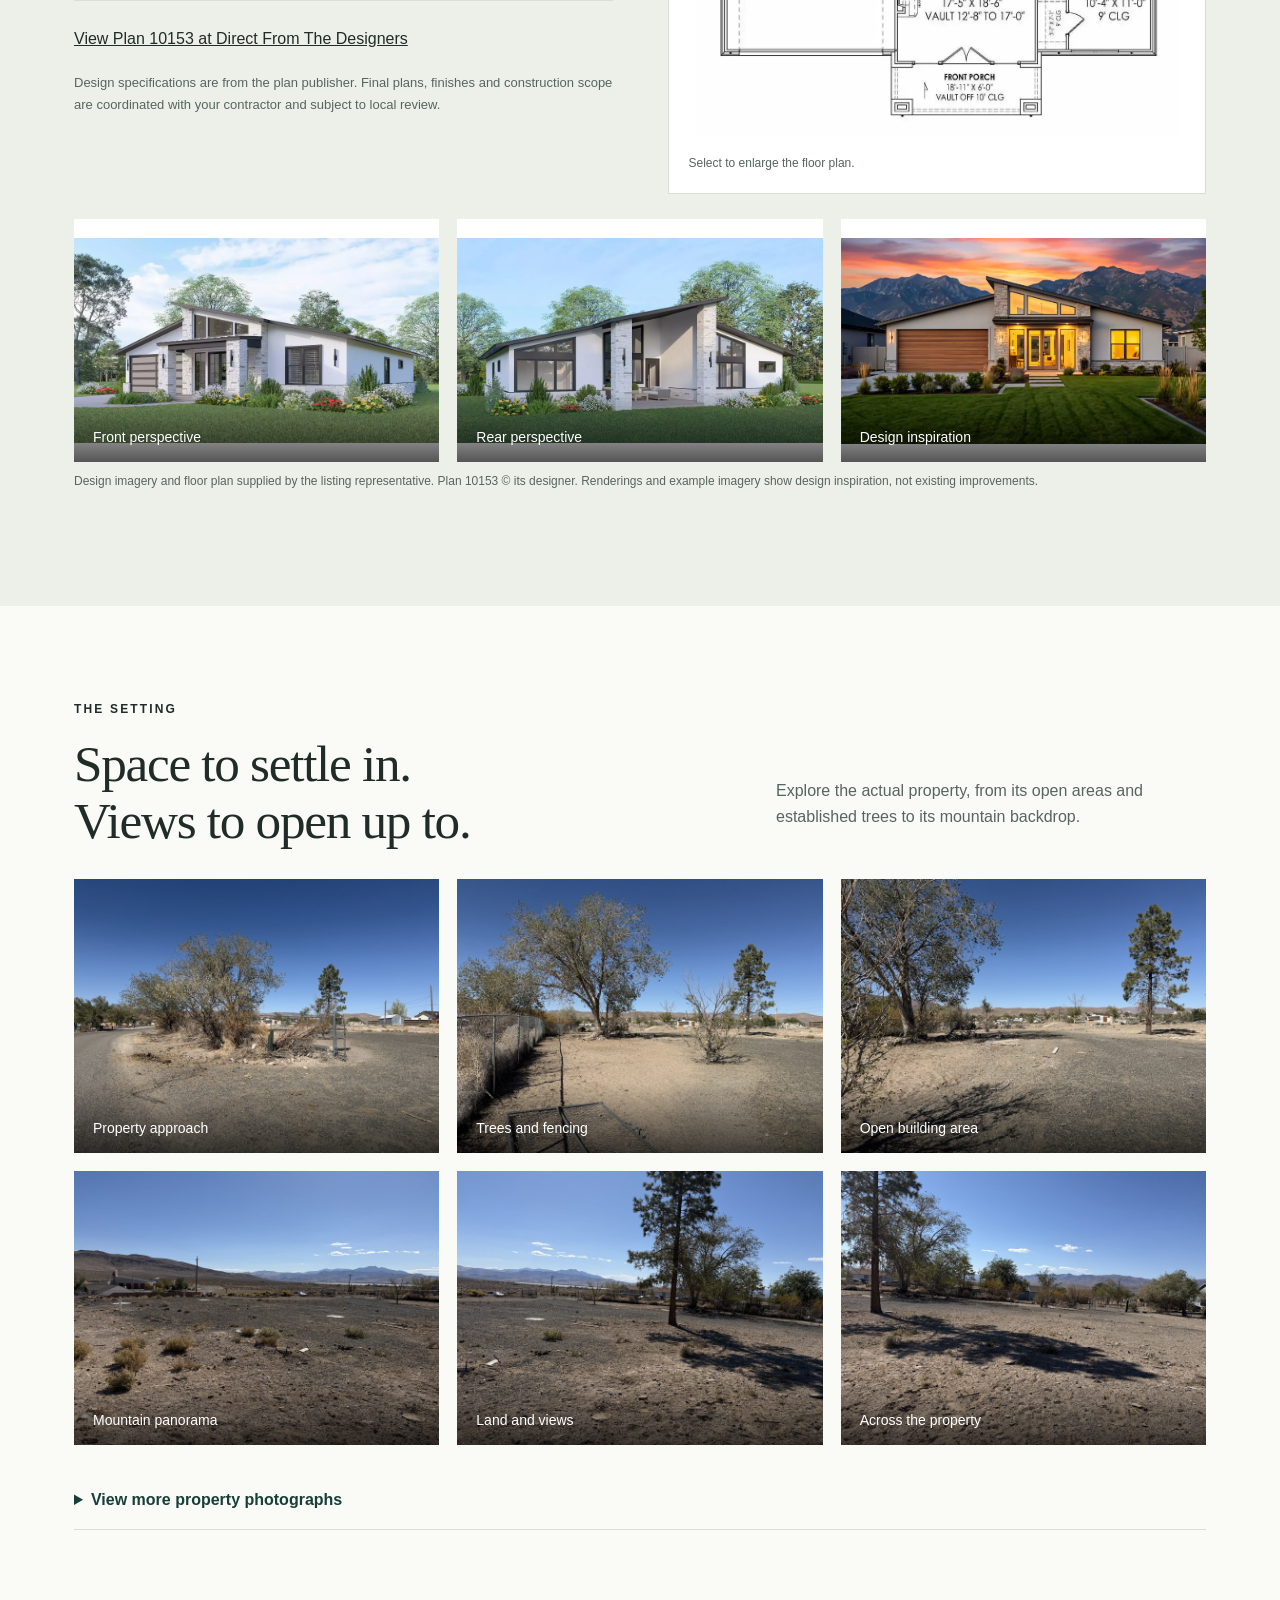
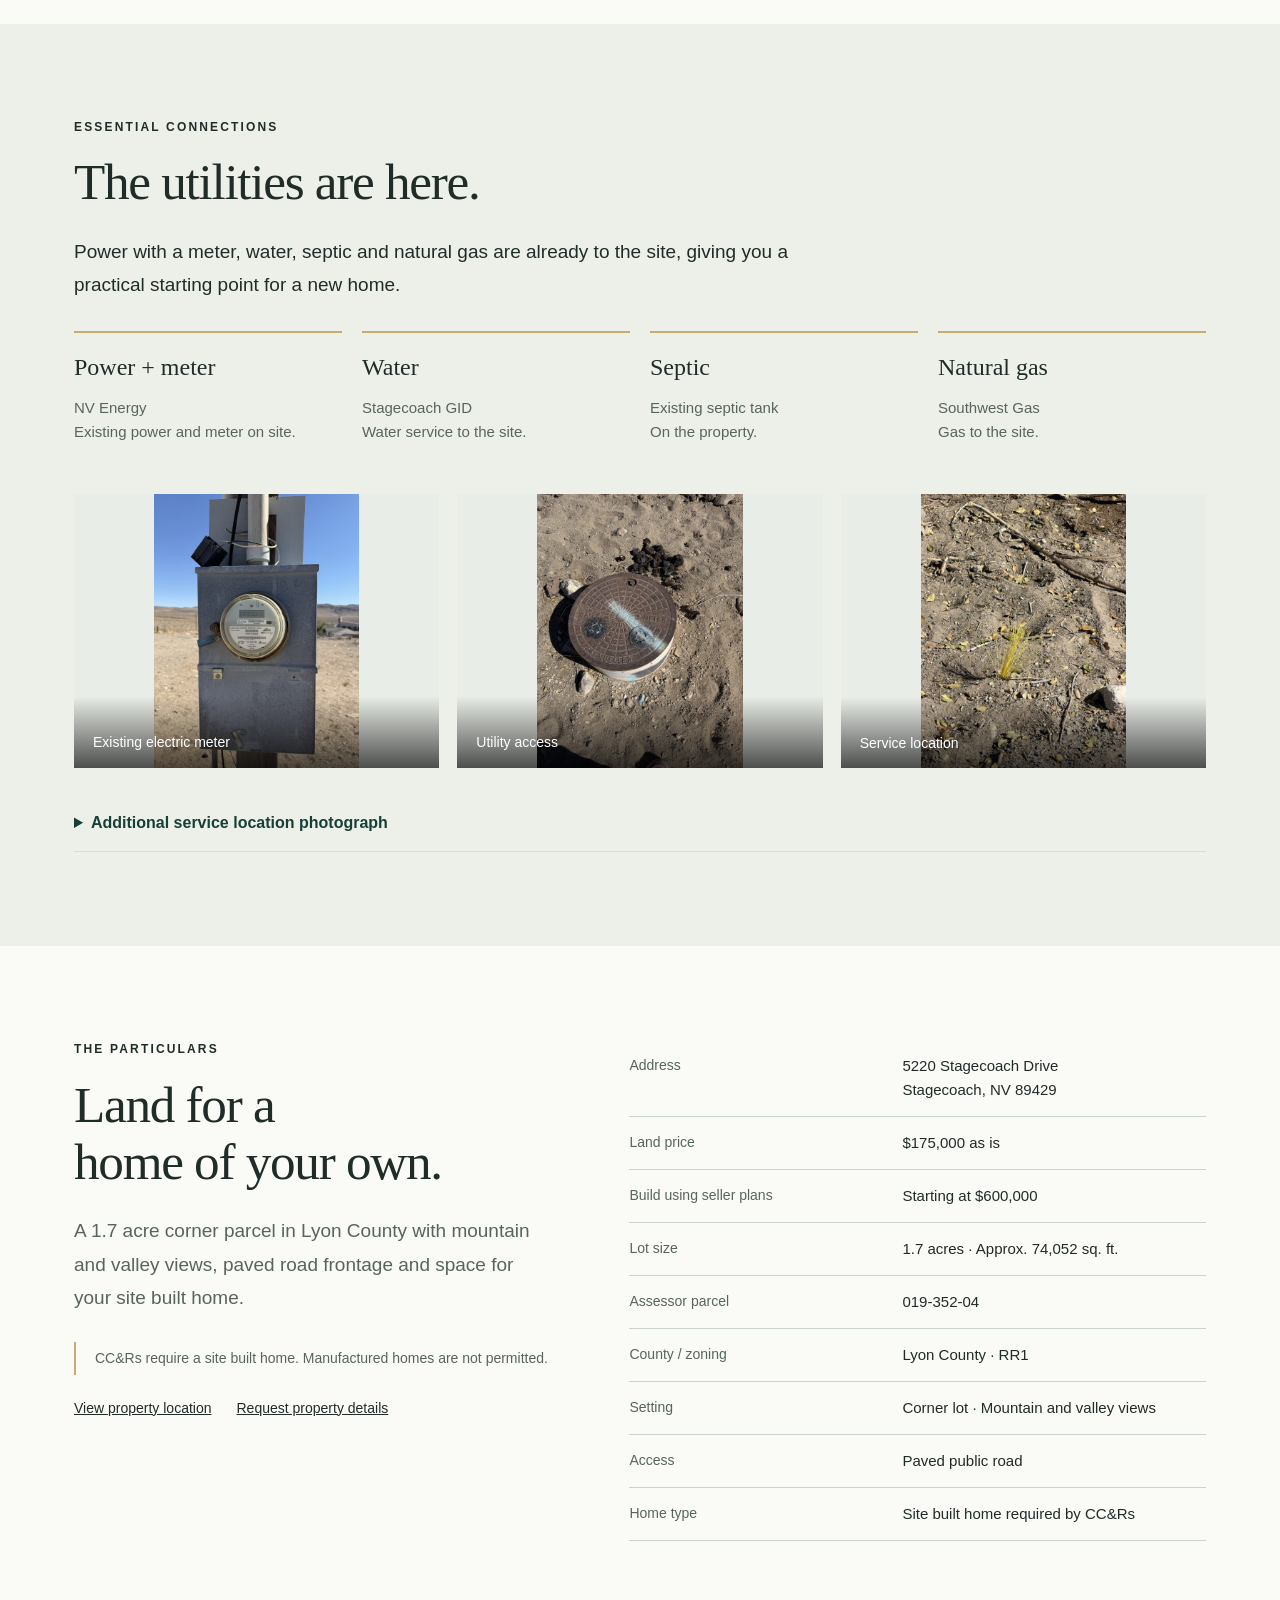
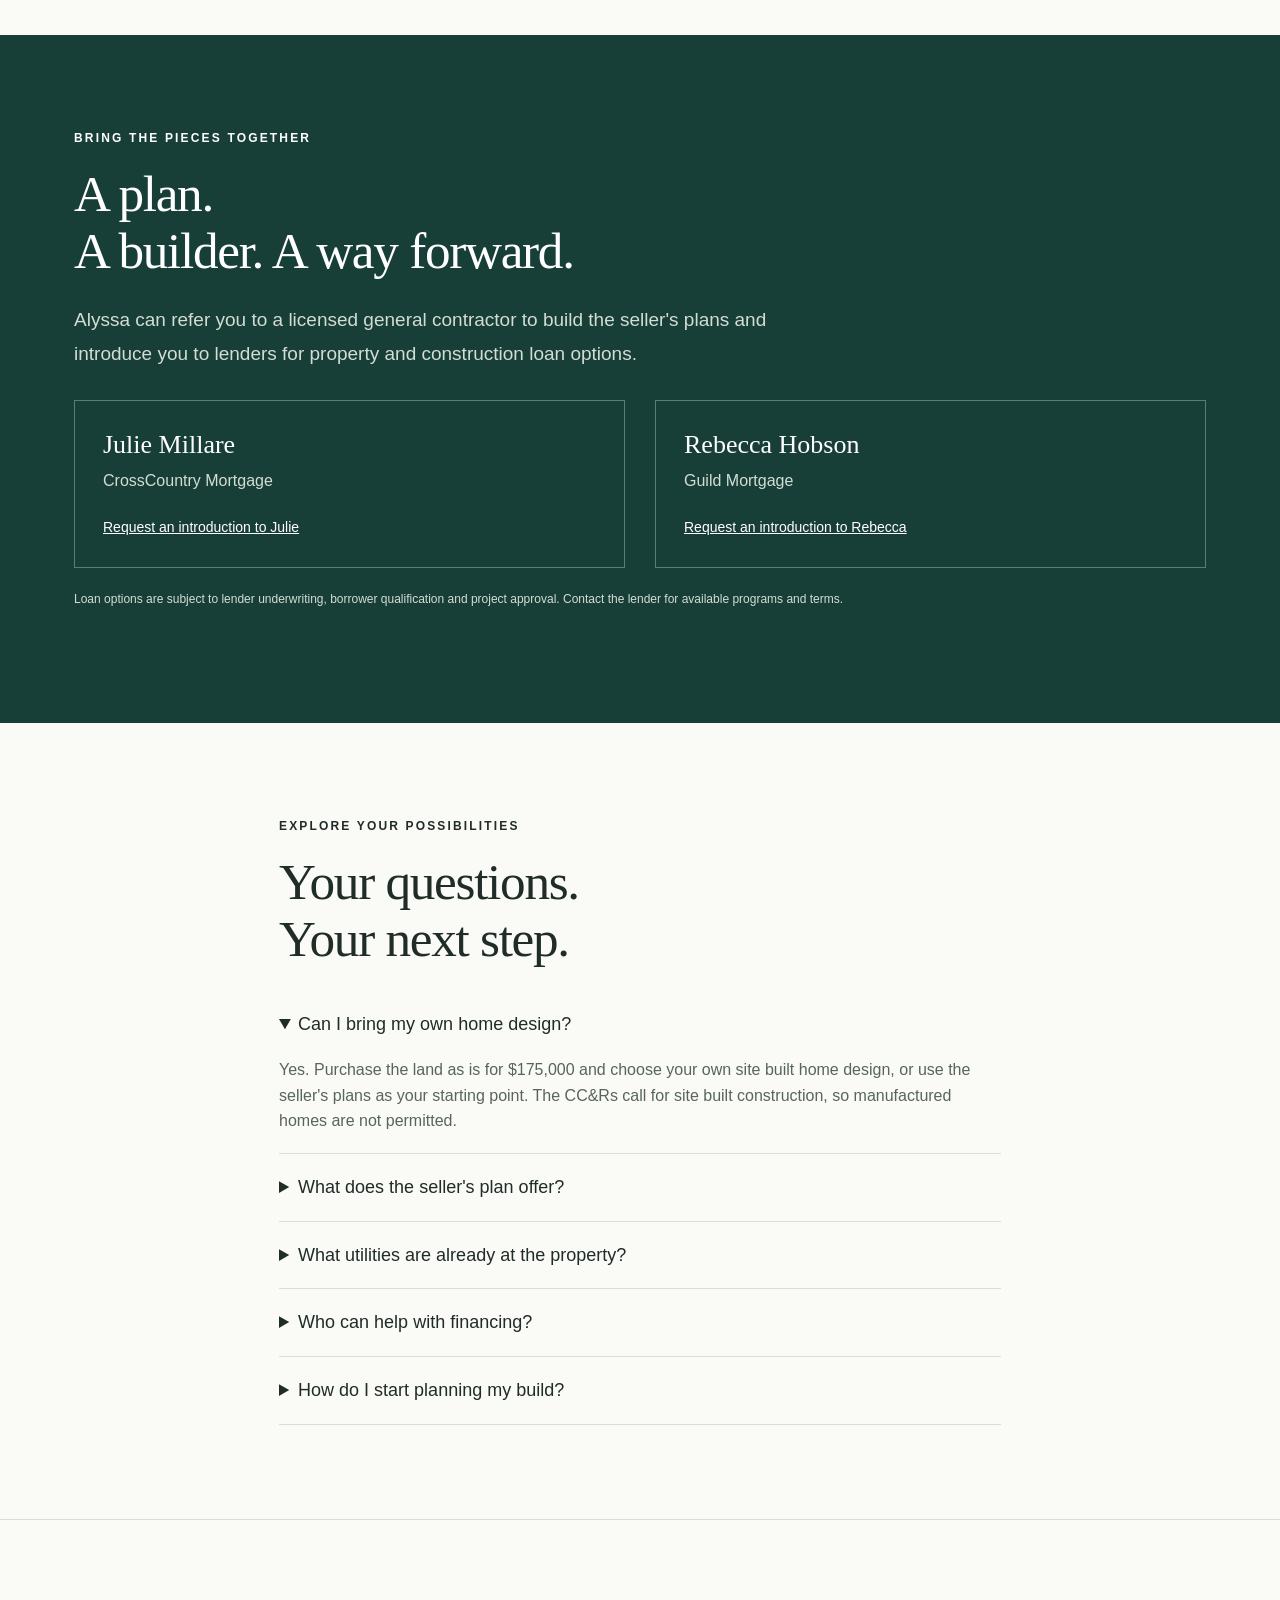
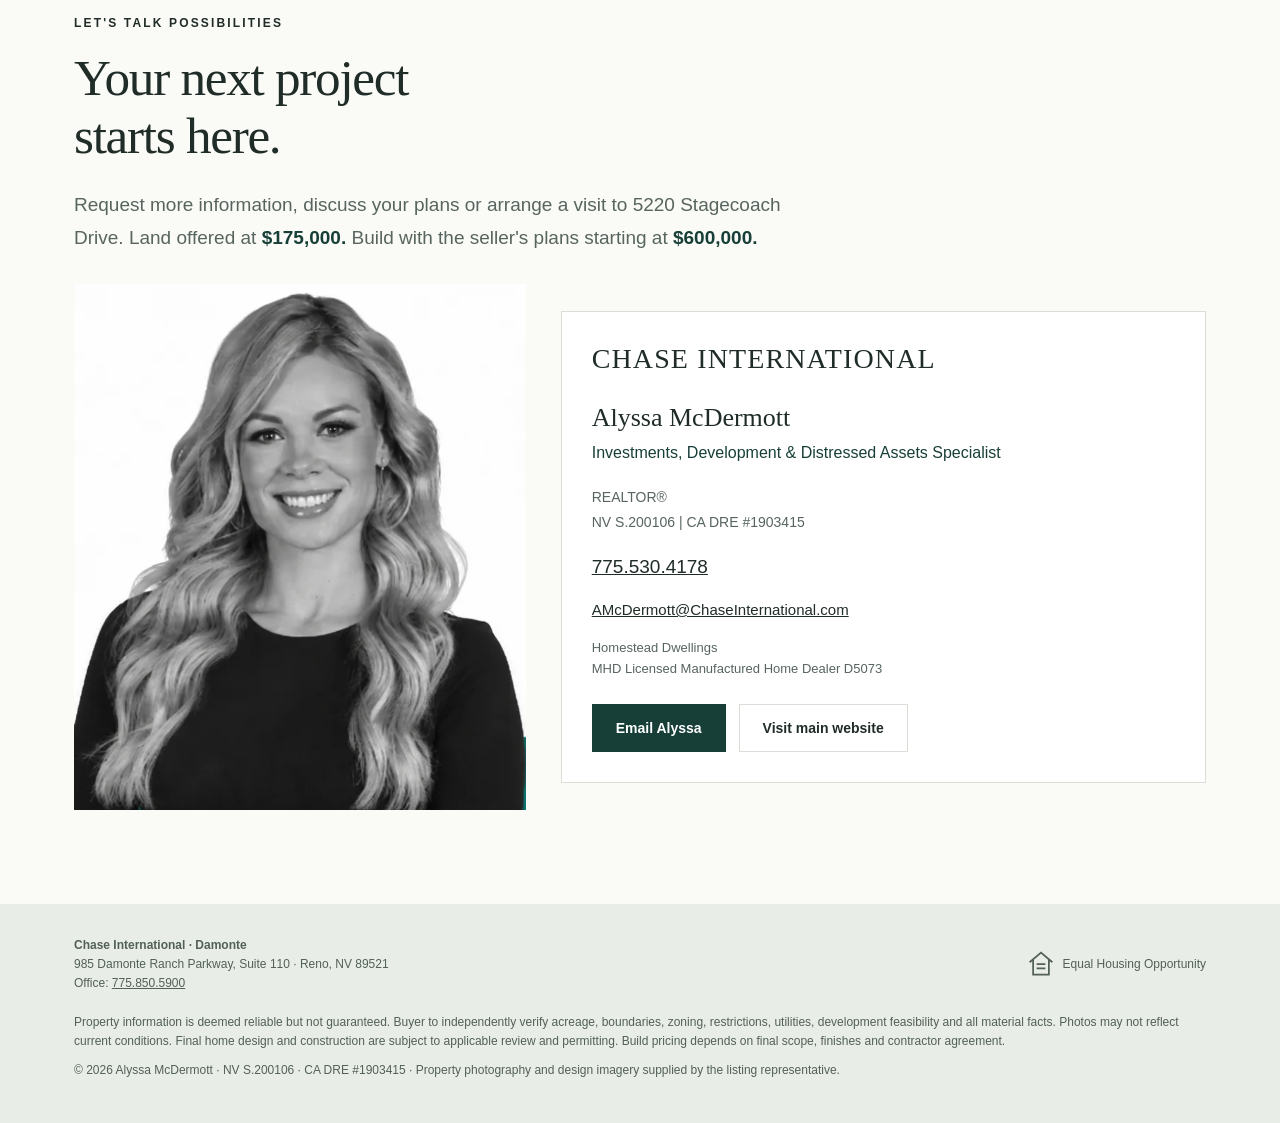
